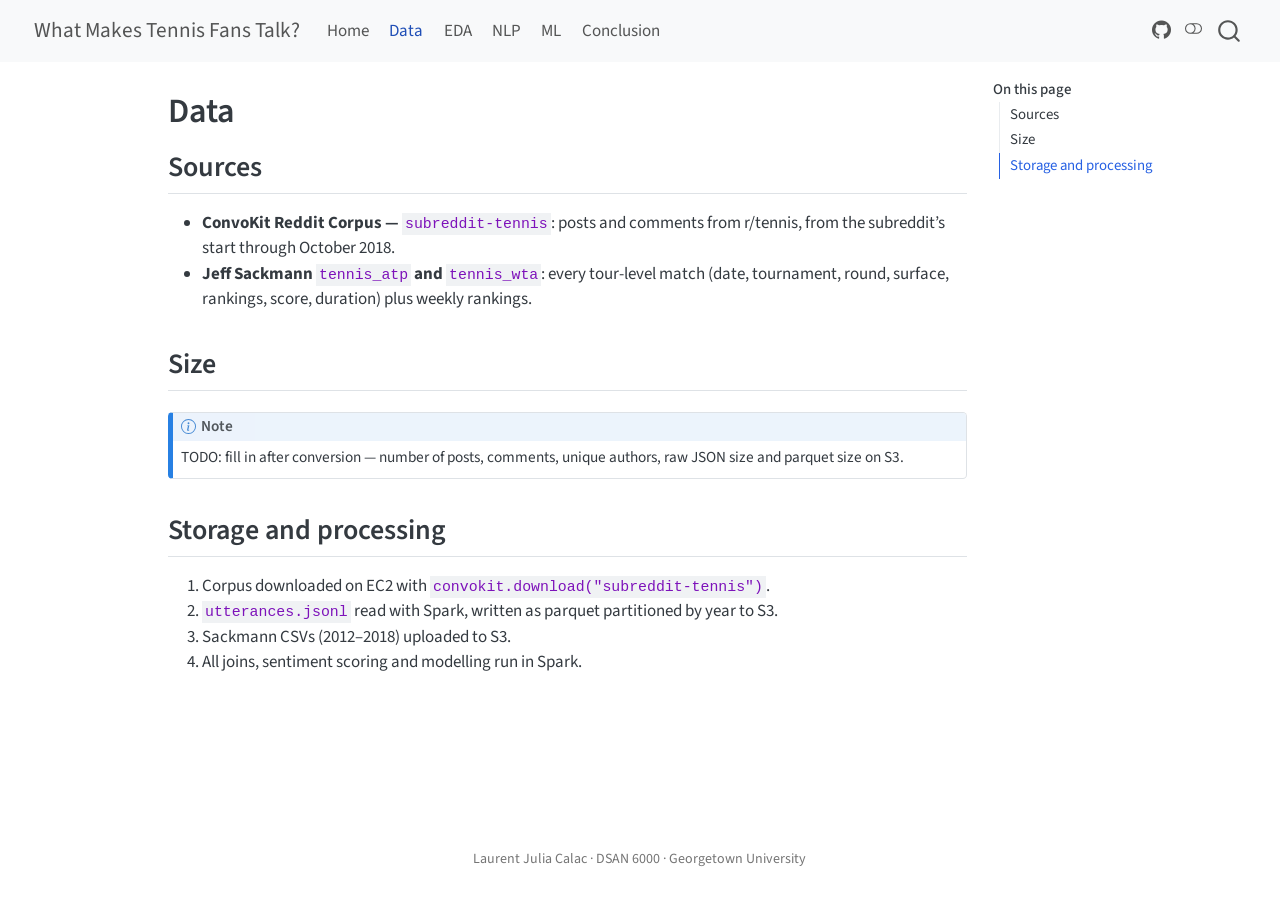
==== docs/data.html @ 5a3beeff "Add data ingestion scripts" ====
<!DOCTYPE html>
<html xmlns="http://www.w3.org/1999/xhtml" lang="en" xml:lang="en"><head>

<meta charset="utf-8">
<meta name="generator" content="quarto-1.8.23">

<meta name="viewport" content="width=device-width, initial-scale=1.0, user-scalable=yes">


<title>Data – What Makes Tennis Fans Talk?</title>
<style>
code{white-space: pre-wrap;}
span.smallcaps{font-variant: small-caps;}
div.columns{display: flex; gap: min(4vw, 1.5em);}
div.column{flex: auto; overflow-x: auto;}
div.hanging-indent{margin-left: 1.5em; text-indent: -1.5em;}
ul.task-list{list-style: none;}
ul.task-list li input[type="checkbox"] {
  width: 0.8em;
  margin: 0 0.8em 0.2em -1em; /* quarto-specific, see https://github.com/quarto-dev/quarto-cli/issues/4556 */ 
  vertical-align: middle;
}
</style>


<script src="site_libs/quarto-nav/quarto-nav.js"></script>
<script src="site_libs/quarto-nav/headroom.min.js"></script>
<script src="site_libs/clipboard/clipboard.min.js"></script>
<script src="site_libs/quarto-search/autocomplete.umd.js"></script>
<script src="site_libs/quarto-search/fuse.min.js"></script>
<script src="site_libs/quarto-search/quarto-search.js"></script>
<meta name="quarto:offset" content="./">
<script src="site_libs/quarto-html/quarto.js" type="module"></script>
<script src="site_libs/quarto-html/tabsets/tabsets.js" type="module"></script>
<script src="site_libs/quarto-html/axe/axe-check.js" type="module"></script>
<script src="site_libs/quarto-html/popper.min.js"></script>
<script src="site_libs/quarto-html/tippy.umd.min.js"></script>
<script src="site_libs/quarto-html/anchor.min.js"></script>
<link href="site_libs/quarto-html/tippy.css" rel="stylesheet">
<link href="site_libs/quarto-html/quarto-syntax-highlighting-1fe81d0376b2c50856e68e651e390326.css" rel="stylesheet" class="quarto-color-scheme" id="quarto-text-highlighting-styles">
<link href="site_libs/quarto-html/quarto-syntax-highlighting-dark-6f6599830d51be977da3b6af758f8eff.css" rel="stylesheet" class="quarto-color-scheme quarto-color-alternate" id="quarto-text-highlighting-styles">
<link href="site_libs/quarto-html/quarto-syntax-highlighting-1fe81d0376b2c50856e68e651e390326.css" rel="stylesheet" class="quarto-color-scheme-extra" id="quarto-text-highlighting-styles">
<script src="site_libs/bootstrap/bootstrap.min.js"></script>
<link href="site_libs/bootstrap/bootstrap-icons.css" rel="stylesheet">
<link href="site_libs/bootstrap/bootstrap-5b4ad623e5705c0698d39aec6f10cf02.min.css" rel="stylesheet" append-hash="true" class="quarto-color-scheme" id="quarto-bootstrap" data-mode="light">
<link href="site_libs/bootstrap/bootstrap-dark-0d4a9d19931feb4fee1ddab4b2489000.min.css" rel="stylesheet" append-hash="true" class="quarto-color-scheme quarto-color-alternate" id="quarto-bootstrap" data-mode="dark">
<link href="site_libs/bootstrap/bootstrap-5b4ad623e5705c0698d39aec6f10cf02.min.css" rel="stylesheet" append-hash="true" class="quarto-color-scheme-extra" id="quarto-bootstrap" data-mode="light">
<script id="quarto-search-options" type="application/json">{
  "location": "navbar",
  "copy-button": false,
  "collapse-after": 3,
  "panel-placement": "end",
  "type": "overlay",
  "limit": 50,
  "keyboard-shortcut": [
    "f",
    "/",
    "s"
  ],
  "show-item-context": false,
  "language": {
    "search-no-results-text": "No results",
    "search-matching-documents-text": "matching documents",
    "search-copy-link-title": "Copy link to search",
    "search-hide-matches-text": "Hide additional matches",
    "search-more-match-text": "more match in this document",
    "search-more-matches-text": "more matches in this document",
    "search-clear-button-title": "Clear",
    "search-text-placeholder": "",
    "search-detached-cancel-button-title": "Cancel",
    "search-submit-button-title": "Submit",
    "search-label": "Search"
  }
}</script>


<link rel="stylesheet" href="styles.css">
</head>

<body class="nav-fixed quarto-light"><script id="quarto-html-before-body" type="application/javascript">
    const toggleBodyColorMode = (bsSheetEl) => {
      const mode = bsSheetEl.getAttribute("data-mode");
      const bodyEl = window.document.querySelector("body");
      if (mode === "dark") {
        bodyEl.classList.add("quarto-dark");
        bodyEl.classList.remove("quarto-light");
      } else {
        bodyEl.classList.add("quarto-light");
        bodyEl.classList.remove("quarto-dark");
      }
    }
    const toggleBodyColorPrimary = () => {
      const bsSheetEl = window.document.querySelector("link#quarto-bootstrap:not([rel=disabled-stylesheet])");
      if (bsSheetEl) {
        toggleBodyColorMode(bsSheetEl);
      }
    }
    const setColorSchemeToggle = (alternate) => {
      const toggles = window.document.querySelectorAll('.quarto-color-scheme-toggle');
      for (let i=0; i < toggles.length; i++) {
        const toggle = toggles[i];
        if (toggle) {
          if (alternate) {
            toggle.classList.add("alternate");
          } else {
            toggle.classList.remove("alternate");
          }
        }
      }
    };
    const toggleColorMode = (alternate) => {
      // Switch the stylesheets
      const primaryStylesheets = window.document.querySelectorAll('link.quarto-color-scheme:not(.quarto-color-alternate)');
      const alternateStylesheets = window.document.querySelectorAll('link.quarto-color-scheme.quarto-color-alternate');
      manageTransitions('#quarto-margin-sidebar .nav-link', false);
      if (alternate) {
        // note: dark is layered on light, we don't disable primary!
        enableStylesheet(alternateStylesheets);
        for (const sheetNode of alternateStylesheets) {
          if (sheetNode.id === "quarto-bootstrap") {
            toggleBodyColorMode(sheetNode);
          }
        }
      } else {
        disableStylesheet(alternateStylesheets);
        enableStylesheet(primaryStylesheets)
        toggleBodyColorPrimary();
      }
      manageTransitions('#quarto-margin-sidebar .nav-link', true);
      // Switch the toggles
      setColorSchemeToggle(alternate)
      // Hack to workaround the fact that safari doesn't
      // properly recolor the scrollbar when toggling (#1455)
      if (navigator.userAgent.indexOf('Safari') > 0 && navigator.userAgent.indexOf('Chrome') == -1) {
        manageTransitions("body", false);
        window.scrollTo(0, 1);
        setTimeout(() => {
          window.scrollTo(0, 0);
          manageTransitions("body", true);
        }, 40);
      }
    }
    const disableStylesheet = (stylesheets) => {
      for (let i=0; i < stylesheets.length; i++) {
        const stylesheet = stylesheets[i];
        stylesheet.rel = 'disabled-stylesheet';
      }
    }
    const enableStylesheet = (stylesheets) => {
      for (let i=0; i < stylesheets.length; i++) {
        const stylesheet = stylesheets[i];
        if(stylesheet.rel !== 'stylesheet') { // for Chrome, which will still FOUC without this check
          stylesheet.rel = 'stylesheet';
        }
      }
    }
    const manageTransitions = (selector, allowTransitions) => {
      const els = window.document.querySelectorAll(selector);
      for (let i=0; i < els.length; i++) {
        const el = els[i];
        if (allowTransitions) {
          el.classList.remove('notransition');
        } else {
          el.classList.add('notransition');
        }
      }
    }
    const isFileUrl = () => {
      return window.location.protocol === 'file:';
    }
    const hasAlternateSentinel = () => {
      let styleSentinel = getColorSchemeSentinel();
      if (styleSentinel !== null) {
        return styleSentinel === "alternate";
      } else {
        return false;
      }
    }
    const setStyleSentinel = (alternate) => {
      const value = alternate ? "alternate" : "default";
      if (!isFileUrl()) {
        window.localStorage.setItem("quarto-color-scheme", value);
      } else {
        localAlternateSentinel = value;
      }
    }
    const getColorSchemeSentinel = () => {
      if (!isFileUrl()) {
        const storageValue = window.localStorage.getItem("quarto-color-scheme");
        return storageValue != null ? storageValue : localAlternateSentinel;
      } else {
        return localAlternateSentinel;
      }
    }
    const toggleGiscusIfUsed = (isAlternate, darkModeDefault) => {
      const baseTheme = document.querySelector('#giscus-base-theme')?.value ?? 'light';
      const alternateTheme = document.querySelector('#giscus-alt-theme')?.value ?? 'dark';
      let newTheme = '';
      if(authorPrefersDark) {
        newTheme = isAlternate ? baseTheme : alternateTheme;
      } else {
        newTheme = isAlternate ? alternateTheme : baseTheme;
      }
      const changeGiscusTheme = () => {
        // From: https://github.com/giscus/giscus/issues/336
        const sendMessage = (message) => {
          const iframe = document.querySelector('iframe.giscus-frame');
          if (!iframe) return;
          iframe.contentWindow.postMessage({ giscus: message }, 'https://giscus.app');
        }
        sendMessage({
          setConfig: {
            theme: newTheme
          }
        });
      }
      const isGiscussLoaded = window.document.querySelector('iframe.giscus-frame') !== null;
      if (isGiscussLoaded) {
        changeGiscusTheme();
      }
    };
    const authorPrefersDark = false;
    const darkModeDefault = authorPrefersDark;
      document.querySelector('link#quarto-text-highlighting-styles.quarto-color-scheme-extra').rel = 'disabled-stylesheet';
      document.querySelector('link#quarto-bootstrap.quarto-color-scheme-extra').rel = 'disabled-stylesheet';
    let localAlternateSentinel = darkModeDefault ? 'alternate' : 'default';
    // Dark / light mode switch
    window.quartoToggleColorScheme = () => {
      // Read the current dark / light value
      let toAlternate = !hasAlternateSentinel();
      toggleColorMode(toAlternate);
      setStyleSentinel(toAlternate);
      toggleGiscusIfUsed(toAlternate, darkModeDefault);
      window.dispatchEvent(new Event('resize'));
    };
    // Switch to dark mode if need be
    if (hasAlternateSentinel()) {
      toggleColorMode(true);
    } else {
      toggleColorMode(false);
    }
  </script>

<div id="quarto-search-results"></div>
  <header id="quarto-header" class="headroom fixed-top">
    <nav class="navbar navbar-expand-lg " data-bs-theme="dark">
      <div class="navbar-container container-fluid">
      <div class="navbar-brand-container mx-auto">
    <a href="./index.html" class="navbar-brand navbar-brand-logo">
    </a>
    <a class="navbar-brand" href="./index.html">
    <span class="navbar-title">What Makes Tennis Fans Talk?</span>
    </a>
  </div>
            <div id="quarto-search" class="" title="Search"></div>
          <button class="navbar-toggler" type="button" data-bs-toggle="collapse" data-bs-target="#navbarCollapse" aria-controls="navbarCollapse" role="menu" aria-expanded="false" aria-label="Toggle navigation" onclick="if (window.quartoToggleHeadroom) { window.quartoToggleHeadroom(); }">
  <span class="navbar-toggler-icon"></span>
</button>
          <div class="collapse navbar-collapse" id="navbarCollapse">
            <ul class="navbar-nav navbar-nav-scroll me-auto">
  <li class="nav-item">
    <a class="nav-link" href="./index.html"> 
<span class="menu-text">Home</span></a>
  </li>  
  <li class="nav-item">
    <a class="nav-link active" href="./data.html" aria-current="page"> 
<span class="menu-text">Data</span></a>
  </li>  
  <li class="nav-item">
    <a class="nav-link" href="./eda.html"> 
<span class="menu-text">EDA</span></a>
  </li>  
  <li class="nav-item">
    <a class="nav-link" href="./nlp.html"> 
<span class="menu-text">NLP</span></a>
  </li>  
  <li class="nav-item">
    <a class="nav-link" href="./ml.html"> 
<span class="menu-text">ML</span></a>
  </li>  
  <li class="nav-item">
    <a class="nav-link" href="./conclusion.html"> 
<span class="menu-text">Conclusion</span></a>
  </li>  
</ul>
            <ul class="navbar-nav navbar-nav-scroll ms-auto">
  <li class="nav-item compact">
    <a class="nav-link" href="https://github.com/Laurent2503/tennis-reddit-analysis"> <i class="bi bi-github" role="img">
</i> 
<span class="menu-text"></span></a>
  </li>  
</ul>
          </div> <!-- /navcollapse -->
            <div class="quarto-navbar-tools">
  <a href="" class="quarto-color-scheme-toggle quarto-navigation-tool  px-1" onclick="window.quartoToggleColorScheme(); return false;" title="Toggle dark mode"><i class="bi"></i></a>
</div>
      </div> <!-- /container-fluid -->
    </nav>
</header>
<!-- content -->
<div id="quarto-content" class="quarto-container page-columns page-rows-contents page-layout-article page-navbar">
<!-- sidebar -->
<!-- margin-sidebar -->
    <div id="quarto-margin-sidebar" class="sidebar margin-sidebar">
        <nav id="TOC" role="doc-toc" class="toc-active">
    <h2 id="toc-title">On this page</h2>
   
  <ul>
  <li><a href="#sources" id="toc-sources" class="nav-link active" data-scroll-target="#sources">Sources</a></li>
  <li><a href="#size" id="toc-size" class="nav-link" data-scroll-target="#size">Size</a></li>
  <li><a href="#storage-and-processing" id="toc-storage-and-processing" class="nav-link" data-scroll-target="#storage-and-processing">Storage and processing</a></li>
  </ul>
</nav>
    </div>
<!-- main -->
<main class="content" id="quarto-document-content">


<header id="title-block-header" class="quarto-title-block default">
<div class="quarto-title">
<h1 class="title">Data</h1>
</div>



<div class="quarto-title-meta">

    
  
    
  </div>
  


</header>


<section id="sources" class="level2">
<h2 class="anchored" data-anchor-id="sources">Sources</h2>
<ul>
<li><strong>ConvoKit Reddit Corpus — <code>subreddit-tennis</code></strong>: posts and comments from r/tennis, from the subreddit’s start through October 2018.</li>
<li><strong>Jeff Sackmann <code>tennis_atp</code> and <code>tennis_wta</code></strong>: every tour-level match (date, tournament, round, surface, rankings, score, duration) plus weekly rankings.</li>
</ul>
</section>
<section id="size" class="level2">
<h2 class="anchored" data-anchor-id="size">Size</h2>
<div class="callout callout-style-default callout-note callout-titled">
<div class="callout-header d-flex align-content-center">
<div class="callout-icon-container">
<i class="callout-icon"></i>
</div>
<div class="callout-title-container flex-fill">
Note
</div>
</div>
<div class="callout-body-container callout-body">
<p>TODO: fill in after conversion — number of posts, comments, unique authors, raw JSON size and parquet size on S3.</p>
</div>
</div>
</section>
<section id="storage-and-processing" class="level2">
<h2 class="anchored" data-anchor-id="storage-and-processing">Storage and processing</h2>
<ol type="1">
<li>Corpus downloaded on EC2 with <code>convokit.download("subreddit-tennis")</code>.</li>
<li><code>utterances.jsonl</code> read with Spark, written as parquet partitioned by year to S3.</li>
<li>Sackmann CSVs (2012–2018) uploaded to S3.</li>
<li>All joins, sentiment scoring and modelling run in Spark.</li>
</ol>


</section>

</main> <!-- /main -->
<script id="quarto-html-after-body" type="application/javascript">
  window.document.addEventListener("DOMContentLoaded", function (event) {
    // Ensure there is a toggle, if there isn't float one in the top right
    if (window.document.querySelector('.quarto-color-scheme-toggle') === null) {
      const a = window.document.createElement('a');
      a.classList.add('top-right');
      a.classList.add('quarto-color-scheme-toggle');
      a.href = "";
      a.onclick = function() { try { window.quartoToggleColorScheme(); } catch {} return false; };
      const i = window.document.createElement("i");
      i.classList.add('bi');
      a.appendChild(i);
      window.document.body.appendChild(a);
    }
    setColorSchemeToggle(hasAlternateSentinel())
    const icon = "";
    const anchorJS = new window.AnchorJS();
    anchorJS.options = {
      placement: 'right',
      icon: icon
    };
    anchorJS.add('.anchored');
    const isCodeAnnotation = (el) => {
      for (const clz of el.classList) {
        if (clz.startsWith('code-annotation-')) {                     
          return true;
        }
      }
      return false;
    }
    const onCopySuccess = function(e) {
      // button target
      const button = e.trigger;
      // don't keep focus
      button.blur();
      // flash "checked"
      button.classList.add('code-copy-button-checked');
      var currentTitle = button.getAttribute("title");
      button.setAttribute("title", "Copied!");
      let tooltip;
      if (window.bootstrap) {
        button.setAttribute("data-bs-toggle", "tooltip");
        button.setAttribute("data-bs-placement", "left");
        button.setAttribute("data-bs-title", "Copied!");
        tooltip = new bootstrap.Tooltip(button, 
          { trigger: "manual", 
            customClass: "code-copy-button-tooltip",
            offset: [0, -8]});
        tooltip.show();    
      }
      setTimeout(function() {
        if (tooltip) {
          tooltip.hide();
          button.removeAttribute("data-bs-title");
          button.removeAttribute("data-bs-toggle");
          button.removeAttribute("data-bs-placement");
        }
        button.setAttribute("title", currentTitle);
        button.classList.remove('code-copy-button-checked');
      }, 1000);
      // clear code selection
      e.clearSelection();
    }
    const getTextToCopy = function(trigger) {
      const outerScaffold = trigger.parentElement.cloneNode(true);
      const codeEl = outerScaffold.querySelector('code');
      for (const childEl of codeEl.children) {
        if (isCodeAnnotation(childEl)) {
          childEl.remove();
        }
      }
      return codeEl.innerText;
    }
    const clipboard = new window.ClipboardJS('.code-copy-button:not([data-in-quarto-modal])', {
      text: getTextToCopy
    });
    clipboard.on('success', onCopySuccess);
    if (window.document.getElementById('quarto-embedded-source-code-modal')) {
      const clipboardModal = new window.ClipboardJS('.code-copy-button[data-in-quarto-modal]', {
        text: getTextToCopy,
        container: window.document.getElementById('quarto-embedded-source-code-modal')
      });
      clipboardModal.on('success', onCopySuccess);
    }
      var localhostRegex = new RegExp(/^(?:http|https):\/\/localhost\:?[0-9]*\//);
      var mailtoRegex = new RegExp(/^mailto:/);
        var filterRegex = new RegExp('/' + window.location.host + '/');
      var isInternal = (href) => {
          return filterRegex.test(href) || localhostRegex.test(href) || mailtoRegex.test(href);
      }
      // Inspect non-navigation links and adorn them if external
     var links = window.document.querySelectorAll('a[href]:not(.nav-link):not(.navbar-brand):not(.toc-action):not(.sidebar-link):not(.sidebar-item-toggle):not(.pagination-link):not(.no-external):not([aria-hidden]):not(.dropdown-item):not(.quarto-navigation-tool):not(.about-link)');
      for (var i=0; i<links.length; i++) {
        const link = links[i];
        if (!isInternal(link.href)) {
          // undo the damage that might have been done by quarto-nav.js in the case of
          // links that we want to consider external
          if (link.dataset.originalHref !== undefined) {
            link.href = link.dataset.originalHref;
          }
        }
      }
    function tippyHover(el, contentFn, onTriggerFn, onUntriggerFn) {
      const config = {
        allowHTML: true,
        maxWidth: 500,
        delay: 100,
        arrow: false,
        appendTo: function(el) {
            return el.parentElement;
        },
        interactive: true,
        interactiveBorder: 10,
        theme: 'quarto',
        placement: 'bottom-start',
      };
      if (contentFn) {
        config.content = contentFn;
      }
      if (onTriggerFn) {
        config.onTrigger = onTriggerFn;
      }
      if (onUntriggerFn) {
        config.onUntrigger = onUntriggerFn;
      }
      window.tippy(el, config); 
    }
    const noterefs = window.document.querySelectorAll('a[role="doc-noteref"]');
    for (var i=0; i<noterefs.length; i++) {
      const ref = noterefs[i];
      tippyHover(ref, function() {
        // use id or data attribute instead here
        let href = ref.getAttribute('data-footnote-href') || ref.getAttribute('href');
        try { href = new URL(href).hash; } catch {}
        const id = href.replace(/^#\/?/, "");
        const note = window.document.getElementById(id);
        if (note) {
          return note.innerHTML;
        } else {
          return "";
        }
      });
    }
    const xrefs = window.document.querySelectorAll('a.quarto-xref');
    const processXRef = (id, note) => {
      // Strip column container classes
      const stripColumnClz = (el) => {
        el.classList.remove("page-full", "page-columns");
        if (el.children) {
          for (const child of el.children) {
            stripColumnClz(child);
          }
        }
      }
      stripColumnClz(note)
      if (id === null || id.startsWith('sec-')) {
        // Special case sections, only their first couple elements
        const container = document.createElement("div");
        if (note.children && note.children.length > 2) {
          container.appendChild(note.children[0].cloneNode(true));
          for (let i = 1; i < note.children.length; i++) {
            const child = note.children[i];
            if (child.tagName === "P" && child.innerText === "") {
              continue;
            } else {
              container.appendChild(child.cloneNode(true));
              break;
            }
          }
          if (window.Quarto?.typesetMath) {
            window.Quarto.typesetMath(container);
          }
          return container.innerHTML
        } else {
          if (window.Quarto?.typesetMath) {
            window.Quarto.typesetMath(note);
          }
          return note.innerHTML;
        }
      } else {
        // Remove any anchor links if they are present
        const anchorLink = note.querySelector('a.anchorjs-link');
        if (anchorLink) {
          anchorLink.remove();
        }
        if (window.Quarto?.typesetMath) {
          window.Quarto.typesetMath(note);
        }
        if (note.classList.contains("callout")) {
          return note.outerHTML;
        } else {
          return note.innerHTML;
        }
      }
    }
    for (var i=0; i<xrefs.length; i++) {
      const xref = xrefs[i];
      tippyHover(xref, undefined, function(instance) {
        instance.disable();
        let url = xref.getAttribute('href');
        let hash = undefined; 
        if (url.startsWith('#')) {
          hash = url;
        } else {
          try { hash = new URL(url).hash; } catch {}
        }
        if (hash) {
          const id = hash.replace(/^#\/?/, "");
          const note = window.document.getElementById(id);
          if (note !== null) {
            try {
              const html = processXRef(id, note.cloneNode(true));
              instance.setContent(html);
            } finally {
              instance.enable();
              instance.show();
            }
          } else {
            // See if we can fetch this
            fetch(url.split('#')[0])
            .then(res => res.text())
            .then(html => {
              const parser = new DOMParser();
              const htmlDoc = parser.parseFromString(html, "text/html");
              const note = htmlDoc.getElementById(id);
              if (note !== null) {
                const html = processXRef(id, note);
                instance.setContent(html);
              } 
            }).finally(() => {
              instance.enable();
              instance.show();
            });
          }
        } else {
          // See if we can fetch a full url (with no hash to target)
          // This is a special case and we should probably do some content thinning / targeting
          fetch(url)
          .then(res => res.text())
          .then(html => {
            const parser = new DOMParser();
            const htmlDoc = parser.parseFromString(html, "text/html");
            const note = htmlDoc.querySelector('main.content');
            if (note !== null) {
              // This should only happen for chapter cross references
              // (since there is no id in the URL)
              // remove the first header
              if (note.children.length > 0 && note.children[0].tagName === "HEADER") {
                note.children[0].remove();
              }
              const html = processXRef(null, note);
              instance.setContent(html);
            } 
          }).finally(() => {
            instance.enable();
            instance.show();
          });
        }
      }, function(instance) {
      });
    }
        let selectedAnnoteEl;
        const selectorForAnnotation = ( cell, annotation) => {
          let cellAttr = 'data-code-cell="' + cell + '"';
          let lineAttr = 'data-code-annotation="' +  annotation + '"';
          const selector = 'span[' + cellAttr + '][' + lineAttr + ']';
          return selector;
        }
        const selectCodeLines = (annoteEl) => {
          const doc = window.document;
          const targetCell = annoteEl.getAttribute("data-target-cell");
          const targetAnnotation = annoteEl.getAttribute("data-target-annotation");
          const annoteSpan = window.document.querySelector(selectorForAnnotation(targetCell, targetAnnotation));
          const lines = annoteSpan.getAttribute("data-code-lines").split(",");
          const lineIds = lines.map((line) => {
            return targetCell + "-" + line;
          })
          let top = null;
          let height = null;
          let parent = null;
          if (lineIds.length > 0) {
              //compute the position of the single el (top and bottom and make a div)
              const el = window.document.getElementById(lineIds[0]);
              top = el.offsetTop;
              height = el.offsetHeight;
              parent = el.parentElement.parentElement;
            if (lineIds.length > 1) {
              const lastEl = window.document.getElementById(lineIds[lineIds.length - 1]);
              const bottom = lastEl.offsetTop + lastEl.offsetHeight;
              height = bottom - top;
            }
            if (top !== null && height !== null && parent !== null) {
              // cook up a div (if necessary) and position it 
              let div = window.document.getElementById("code-annotation-line-highlight");
              if (div === null) {
                div = window.document.createElement("div");
                div.setAttribute("id", "code-annotation-line-highlight");
                div.style.position = 'absolute';
                parent.appendChild(div);
              }
              div.style.top = top - 2 + "px";
              div.style.height = height + 4 + "px";
              div.style.left = 0;
              let gutterDiv = window.document.getElementById("code-annotation-line-highlight-gutter");
              if (gutterDiv === null) {
                gutterDiv = window.document.createElement("div");
                gutterDiv.setAttribute("id", "code-annotation-line-highlight-gutter");
                gutterDiv.style.position = 'absolute';
                const codeCell = window.document.getElementById(targetCell);
                const gutter = codeCell.querySelector('.code-annotation-gutter');
                gutter.appendChild(gutterDiv);
              }
              gutterDiv.style.top = top - 2 + "px";
              gutterDiv.style.height = height + 4 + "px";
            }
            selectedAnnoteEl = annoteEl;
          }
        };
        const unselectCodeLines = () => {
          const elementsIds = ["code-annotation-line-highlight", "code-annotation-line-highlight-gutter"];
          elementsIds.forEach((elId) => {
            const div = window.document.getElementById(elId);
            if (div) {
              div.remove();
            }
          });
          selectedAnnoteEl = undefined;
        };
          // Handle positioning of the toggle
      window.addEventListener(
        "resize",
        throttle(() => {
          elRect = undefined;
          if (selectedAnnoteEl) {
            selectCodeLines(selectedAnnoteEl);
          }
        }, 10)
      );
      function throttle(fn, ms) {
      let throttle = false;
      let timer;
        return (...args) => {
          if(!throttle) { // first call gets through
              fn.apply(this, args);
              throttle = true;
          } else { // all the others get throttled
              if(timer) clearTimeout(timer); // cancel #2
              timer = setTimeout(() => {
                fn.apply(this, args);
                timer = throttle = false;
              }, ms);
          }
        };
      }
        // Attach click handler to the DT
        const annoteDls = window.document.querySelectorAll('dt[data-target-cell]');
        for (const annoteDlNode of annoteDls) {
          annoteDlNode.addEventListener('click', (event) => {
            const clickedEl = event.target;
            if (clickedEl !== selectedAnnoteEl) {
              unselectCodeLines();
              const activeEl = window.document.querySelector('dt[data-target-cell].code-annotation-active');
              if (activeEl) {
                activeEl.classList.remove('code-annotation-active');
              }
              selectCodeLines(clickedEl);
              clickedEl.classList.add('code-annotation-active');
            } else {
              // Unselect the line
              unselectCodeLines();
              clickedEl.classList.remove('code-annotation-active');
            }
          });
        }
    const findCites = (el) => {
      const parentEl = el.parentElement;
      if (parentEl) {
        const cites = parentEl.dataset.cites;
        if (cites) {
          return {
            el,
            cites: cites.split(' ')
          };
        } else {
          return findCites(el.parentElement)
        }
      } else {
        return undefined;
      }
    };
    var bibliorefs = window.document.querySelectorAll('a[role="doc-biblioref"]');
    for (var i=0; i<bibliorefs.length; i++) {
      const ref = bibliorefs[i];
      const citeInfo = findCites(ref);
      if (citeInfo) {
        tippyHover(citeInfo.el, function() {
          var popup = window.document.createElement('div');
          citeInfo.cites.forEach(function(cite) {
            var citeDiv = window.document.createElement('div');
            citeDiv.classList.add('hanging-indent');
            citeDiv.classList.add('csl-entry');
            var biblioDiv = window.document.getElementById('ref-' + cite);
            if (biblioDiv) {
              citeDiv.innerHTML = biblioDiv.innerHTML;
            }
            popup.appendChild(citeDiv);
          });
          return popup.innerHTML;
        });
      }
    }
  });
  </script>
</div> <!-- /content -->
<footer class="footer">
  <div class="nav-footer">
    <div class="nav-footer-left">
      &nbsp;
    </div>   
    <div class="nav-footer-center">
<p>Laurent Julia Calac · DSAN 6000 · Georgetown University</p>
</div>
    <div class="nav-footer-right">
      &nbsp;
    </div>
  </div>
</footer>




</body></html>
---- docs/site_libs/quarto-html/tippy.css ----
.tippy-box[data-animation=fade][data-state=hidden]{opacity:0}[data-tippy-root]{max-width:calc(100vw - 10px)}.tippy-box{position:relative;background-color:#333;color:#fff;border-radius:4px;font-size:14px;line-height:1.4;white-space:normal;outline:0;transition-property:transform,visibility,opacity}.tippy-box[data-placement^=top]>.tippy-arrow{bottom:0}.tippy-box[data-placement^=top]>.tippy-arrow:before{bottom:-7px;left:0;border-width:8px 8px 0;border-top-color:initial;transform-origin:center top}.tippy-box[data-placement^=bottom]>.tippy-arrow{top:0}.tippy-box[data-placement^=bottom]>.tippy-arrow:before{top:-7px;left:0;border-width:0 8px 8px;border-bottom-color:initial;transform-origin:center bottom}.tippy-box[data-placement^=left]>.tippy-arrow{right:0}.tippy-box[data-placement^=left]>.tippy-arrow:before{border-width:8px 0 8px 8px;border-left-color:initial;right:-7px;transform-origin:center left}.tippy-box[data-placement^=right]>.tippy-arrow{left:0}.tippy-box[data-placement^=right]>.tippy-arrow:before{left:-7px;border-width:8px 8px 8px 0;border-right-color:initial;transform-origin:center right}.tippy-box[data-inertia][data-state=visible]{transition-timing-function:cubic-bezier(.54,1.5,.38,1.11)}.tippy-arrow{width:16px;height:16px;color:#333}.tippy-arrow:before{content:"";position:absolute;border-color:transparent;border-style:solid}.tippy-content{position:relative;padding:5px 9px;z-index:1}
---- docs/site_libs/quarto-html/quarto-syntax-highlighting-1fe81d0376b2c50856e68e651e390326.css ----
/* quarto syntax highlight colors */
:root {
  --quarto-hl-ot-color: #003B4F;
  --quarto-hl-at-color: #657422;
  --quarto-hl-ss-color: #20794D;
  --quarto-hl-an-color: #5E5E5E;
  --quarto-hl-fu-color: #4758AB;
  --quarto-hl-st-color: #20794D;
  --quarto-hl-cf-color: #003B4F;
  --quarto-hl-op-color: #5E5E5E;
  --quarto-hl-er-color: #AD0000;
  --quarto-hl-bn-color: #AD0000;
  --quarto-hl-al-color: #AD0000;
  --quarto-hl-va-color: #111111;
  --quarto-hl-bu-color: inherit;
  --quarto-hl-ex-color: inherit;
  --quarto-hl-pp-color: #AD0000;
  --quarto-hl-in-color: #5E5E5E;
  --quarto-hl-vs-color: #20794D;
  --quarto-hl-wa-color: #5E5E5E;
  --quarto-hl-do-color: #5E5E5E;
  --quarto-hl-im-color: #00769E;
  --quarto-hl-ch-color: #20794D;
  --quarto-hl-dt-color: #AD0000;
  --quarto-hl-fl-color: #AD0000;
  --quarto-hl-co-color: #5E5E5E;
  --quarto-hl-cv-color: #5E5E5E;
  --quarto-hl-cn-color: #8f5902;
  --quarto-hl-sc-color: #5E5E5E;
  --quarto-hl-dv-color: #AD0000;
  --quarto-hl-kw-color: #003B4F;
}

/* other quarto variables */
:root {
  --quarto-font-monospace: SFMono-Regular, Menlo, Monaco, Consolas, "Liberation Mono", "Courier New", monospace;
}

/* syntax highlight based on Pandoc's rules */
pre > code.sourceCode > span {
  color: #003B4F;
}

code.sourceCode > span {
  color: #003B4F;
}

div.sourceCode,
div.sourceCode pre.sourceCode {
  color: #003B4F;
}

/* Normal */
code span {
  color: #003B4F;
}

/* Alert */
code span.al {
  color: #AD0000;
  font-style: inherit;
}

/* Annotation */
code span.an {
  color: #5E5E5E;
  font-style: inherit;
}

/* Attribute */
code span.at {
  color: #657422;
  font-style: inherit;
}

/* BaseN */
code span.bn {
  color: #AD0000;
  font-style: inherit;
}

/* BuiltIn */
code span.bu {
  font-style: inherit;
}

/* ControlFlow */
code span.cf {
  color: #003B4F;
  font-weight: bold;
  font-style: inherit;
}

/* Char */
code span.ch {
  color: #20794D;
  font-style: inherit;
}

/* Constant */
code span.cn {
  color: #8f5902;
  font-style: inherit;
}

/* Comment */
code span.co {
  color: #5E5E5E;
  font-style: inherit;
}

/* CommentVar */
code span.cv {
  color: #5E5E5E;
  font-style: italic;
}

/* Documentation */
code span.do {
  color: #5E5E5E;
  font-style: italic;
}

/* DataType */
code span.dt {
  color: #AD0000;
  font-style: inherit;
}

/* DecVal */
code span.dv {
  color: #AD0000;
  font-style: inherit;
}

/* Error */
code span.er {
  color: #AD0000;
  font-style: inherit;
}

/* Extension */
code span.ex {
  font-style: inherit;
}

/* Float */
code span.fl {
  color: #AD0000;
  font-style: inherit;
}

/* Function */
code span.fu {
  color: #4758AB;
  font-style: inherit;
}

/* Import */
code span.im {
  color: #00769E;
  font-style: inherit;
}

/* Information */
code span.in {
  color: #5E5E5E;
  font-style: inherit;
}

/* Keyword */
code span.kw {
  color: #003B4F;
  font-weight: bold;
  font-style: inherit;
}

/* Operator */
code span.op {
  color: #5E5E5E;
  font-style: inherit;
}

/* Other */
code span.ot {
  color: #003B4F;
  font-style: inherit;
}

/* Preprocessor */
code span.pp {
  color: #AD0000;
  font-style: inherit;
}

/* SpecialChar */
code span.sc {
  color: #5E5E5E;
  font-style: inherit;
}

/* SpecialString */
code span.ss {
  color: #20794D;
  font-style: inherit;
}

/* String */
code span.st {
  color: #20794D;
  font-style: inherit;
}

/* Variable */
code span.va {
  color: #111111;
  font-style: inherit;
}

/* VerbatimString */
code span.vs {
  color: #20794D;
  font-style: inherit;
}

/* Warning */
code span.wa {
  color: #5E5E5E;
  font-style: italic;
}

.prevent-inlining {
  content: "</";
}

/*# sourceMappingURL=0962dd5d778b71b9c38e7b9c80c0f202.css.map */
---- docs/site_libs/quarto-html/quarto-syntax-highlighting-dark-6f6599830d51be977da3b6af758f8eff.css ----
/* quarto syntax highlight colors */
:root {
  --quarto-hl-al-color: #f07178;
  --quarto-hl-an-color: #d4d0ab;
  --quarto-hl-at-color: #00e0e0;
  --quarto-hl-bn-color: #d4d0ab;
  --quarto-hl-bu-color: #abe338;
  --quarto-hl-ch-color: #abe338;
  --quarto-hl-co-color: #f8f8f2;
  --quarto-hl-cv-color: #ffd700;
  --quarto-hl-cn-color: #ffd700;
  --quarto-hl-cf-color: #ffa07a;
  --quarto-hl-dt-color: #ffa07a;
  --quarto-hl-dv-color: #d4d0ab;
  --quarto-hl-do-color: #f8f8f2;
  --quarto-hl-er-color: #f07178;
  --quarto-hl-ex-color: #00e0e0;
  --quarto-hl-fl-color: #d4d0ab;
  --quarto-hl-fu-color: #ffa07a;
  --quarto-hl-im-color: #abe338;
  --quarto-hl-in-color: #d4d0ab;
  --quarto-hl-kw-color: #ffa07a;
  --quarto-hl-op-color: #ffa07a;
  --quarto-hl-ot-color: #00e0e0;
  --quarto-hl-pp-color: #dcc6e0;
  --quarto-hl-re-color: #00e0e0;
  --quarto-hl-sc-color: #abe338;
  --quarto-hl-ss-color: #abe338;
  --quarto-hl-st-color: #abe338;
  --quarto-hl-va-color: #00e0e0;
  --quarto-hl-vs-color: #abe338;
  --quarto-hl-wa-color: #dcc6e0;
}

/* other quarto variables */
:root {
  --quarto-font-monospace: SFMono-Regular, Menlo, Monaco, Consolas, "Liberation Mono", "Courier New", monospace;
}

/* syntax highlight based on Pandoc's rules */
pre > code.sourceCode > span {
  color: #f8f8f2;
}

code.sourceCode > span {
  color: #f8f8f2;
}

div.sourceCode,
div.sourceCode pre.sourceCode {
  color: #f8f8f2;
}

/* Normal */
code span {
  color: #f8f8f2;
}

/* Alert */
code span.al {
  color: #f07178;
}

/* Annotation */
code span.an {
  color: #d4d0ab;
}

/* Attribute */
code span.at {
  color: #00e0e0;
}

/* BaseN */
code span.bn {
  color: #d4d0ab;
}

/* BuiltIn */
code span.bu {
  color: #abe338;
}

/* ControlFlow */
code span.cf {
  font-weight: bold;
  color: #ffa07a;
}

/* Char */
code span.ch {
  color: #abe338;
}

/* Constant */
code span.cn {
  color: #ffd700;
}

/* Comment */
code span.co {
  font-style: italic;
  color: #f8f8f2;
}

/* CommentVar */
code span.cv {
  color: #ffd700;
}

/* Documentation */
code span.do {
  color: #f8f8f2;
}

/* DataType */
code span.dt {
  color: #ffa07a;
}

/* DecVal */
code span.dv {
  color: #d4d0ab;
}

/* Error */
code span.er {
  color: #f07178;
  text-decoration: underline;
}

/* Extension */
code span.ex {
  font-weight: bold;
  color: #00e0e0;
}

/* Float */
code span.fl {
  color: #d4d0ab;
}

/* Function */
code span.fu {
  color: #ffa07a;
}

/* Import */
code span.im {
  color: #abe338;
}

/* Information */
code span.in {
  color: #d4d0ab;
}

/* Keyword */
code span.kw {
  font-weight: bold;
  color: #ffa07a;
}

/* Operator */
code span.op {
  color: #ffa07a;
}

/* Other */
code span.ot {
  color: #00e0e0;
}

/* Preprocessor */
code span.pp {
  color: #dcc6e0;
}

/* RegionMarker */
code span.re {
  background-color: #f8f8f2;
  color: #00e0e0;
}

/* SpecialChar */
code span.sc {
  color: #abe338;
}

/* SpecialString */
code span.ss {
  color: #abe338;
}

/* String */
code span.st {
  color: #abe338;
}

/* Variable */
code span.va {
  color: #00e0e0;
}

/* VerbatimString */
code span.vs {
  color: #abe338;
}

/* Warning */
code span.wa {
  color: #dcc6e0;
}

.prevent-inlining {
  content: "</";
}

/*# sourceMappingURL=863a406996f66a89b2ec028bbe6292aa.css.map */
---- docs/site_libs/quarto-html/quarto-syntax-highlighting-1fe81d0376b2c50856e68e651e390326.css ----
/* quarto syntax highlight colors */
:root {
  --quarto-hl-ot-color: #003B4F;
  --quarto-hl-at-color: #657422;
  --quarto-hl-ss-color: #20794D;
  --quarto-hl-an-color: #5E5E5E;
  --quarto-hl-fu-color: #4758AB;
  --quarto-hl-st-color: #20794D;
  --quarto-hl-cf-color: #003B4F;
  --quarto-hl-op-color: #5E5E5E;
  --quarto-hl-er-color: #AD0000;
  --quarto-hl-bn-color: #AD0000;
  --quarto-hl-al-color: #AD0000;
  --quarto-hl-va-color: #111111;
  --quarto-hl-bu-color: inherit;
  --quarto-hl-ex-color: inherit;
  --quarto-hl-pp-color: #AD0000;
  --quarto-hl-in-color: #5E5E5E;
  --quarto-hl-vs-color: #20794D;
  --quarto-hl-wa-color: #5E5E5E;
  --quarto-hl-do-color: #5E5E5E;
  --quarto-hl-im-color: #00769E;
  --quarto-hl-ch-color: #20794D;
  --quarto-hl-dt-color: #AD0000;
  --quarto-hl-fl-color: #AD0000;
  --quarto-hl-co-color: #5E5E5E;
  --quarto-hl-cv-color: #5E5E5E;
  --quarto-hl-cn-color: #8f5902;
  --quarto-hl-sc-color: #5E5E5E;
  --quarto-hl-dv-color: #AD0000;
  --quarto-hl-kw-color: #003B4F;
}

/* other quarto variables */
:root {
  --quarto-font-monospace: SFMono-Regular, Menlo, Monaco, Consolas, "Liberation Mono", "Courier New", monospace;
}

/* syntax highlight based on Pandoc's rules */
pre > code.sourceCode > span {
  color: #003B4F;
}

code.sourceCode > span {
  color: #003B4F;
}

div.sourceCode,
div.sourceCode pre.sourceCode {
  color: #003B4F;
}

/* Normal */
code span {
  color: #003B4F;
}

/* Alert */
code span.al {
  color: #AD0000;
  font-style: inherit;
}

/* Annotation */
code span.an {
  color: #5E5E5E;
  font-style: inherit;
}

/* Attribute */
code span.at {
  color: #657422;
  font-style: inherit;
}

/* BaseN */
code span.bn {
  color: #AD0000;
  font-style: inherit;
}

/* BuiltIn */
code span.bu {
  font-style: inherit;
}

/* ControlFlow */
code span.cf {
  color: #003B4F;
  font-weight: bold;
  font-style: inherit;
}

/* Char */
code span.ch {
  color: #20794D;
  font-style: inherit;
}

/* Constant */
code span.cn {
  color: #8f5902;
  font-style: inherit;
}

/* Comment */
code span.co {
  color: #5E5E5E;
  font-style: inherit;
}

/* CommentVar */
code span.cv {
  color: #5E5E5E;
  font-style: italic;
}

/* Documentation */
code span.do {
  color: #5E5E5E;
  font-style: italic;
}

/* DataType */
code span.dt {
  color: #AD0000;
  font-style: inherit;
}

/* DecVal */
code span.dv {
  color: #AD0000;
  font-style: inherit;
}

/* Error */
code span.er {
  color: #AD0000;
  font-style: inherit;
}

/* Extension */
code span.ex {
  font-style: inherit;
}

/* Float */
code span.fl {
  color: #AD0000;
  font-style: inherit;
}

/* Function */
code span.fu {
  color: #4758AB;
  font-style: inherit;
}

/* Import */
code span.im {
  color: #00769E;
  font-style: inherit;
}

/* Information */
code span.in {
  color: #5E5E5E;
  font-style: inherit;
}

/* Keyword */
code span.kw {
  color: #003B4F;
  font-weight: bold;
  font-style: inherit;
}

/* Operator */
code span.op {
  color: #5E5E5E;
  font-style: inherit;
}

/* Other */
code span.ot {
  color: #003B4F;
  font-style: inherit;
}

/* Preprocessor */
code span.pp {
  color: #AD0000;
  font-style: inherit;
}

/* SpecialChar */
code span.sc {
  color: #5E5E5E;
  font-style: inherit;
}

/* SpecialString */
code span.ss {
  color: #20794D;
  font-style: inherit;
}

/* String */
code span.st {
  color: #20794D;
  font-style: inherit;
}

/* Variable */
code span.va {
  color: #111111;
  font-style: inherit;
}

/* VerbatimString */
code span.vs {
  color: #20794D;
  font-style: inherit;
}

/* Warning */
code span.wa {
  color: #5E5E5E;
  font-style: italic;
}

.prevent-inlining {
  content: "</";
}

/*# sourceMappingURL=0962dd5d778b71b9c38e7b9c80c0f202.css.map */
---- docs/styles.css ----
/* Custom styles for the project site */
.callout-note .callout-title-container { font-weight: 600; }
figure img { border-radius: 4px; }
.table { font-size: 0.9rem; }
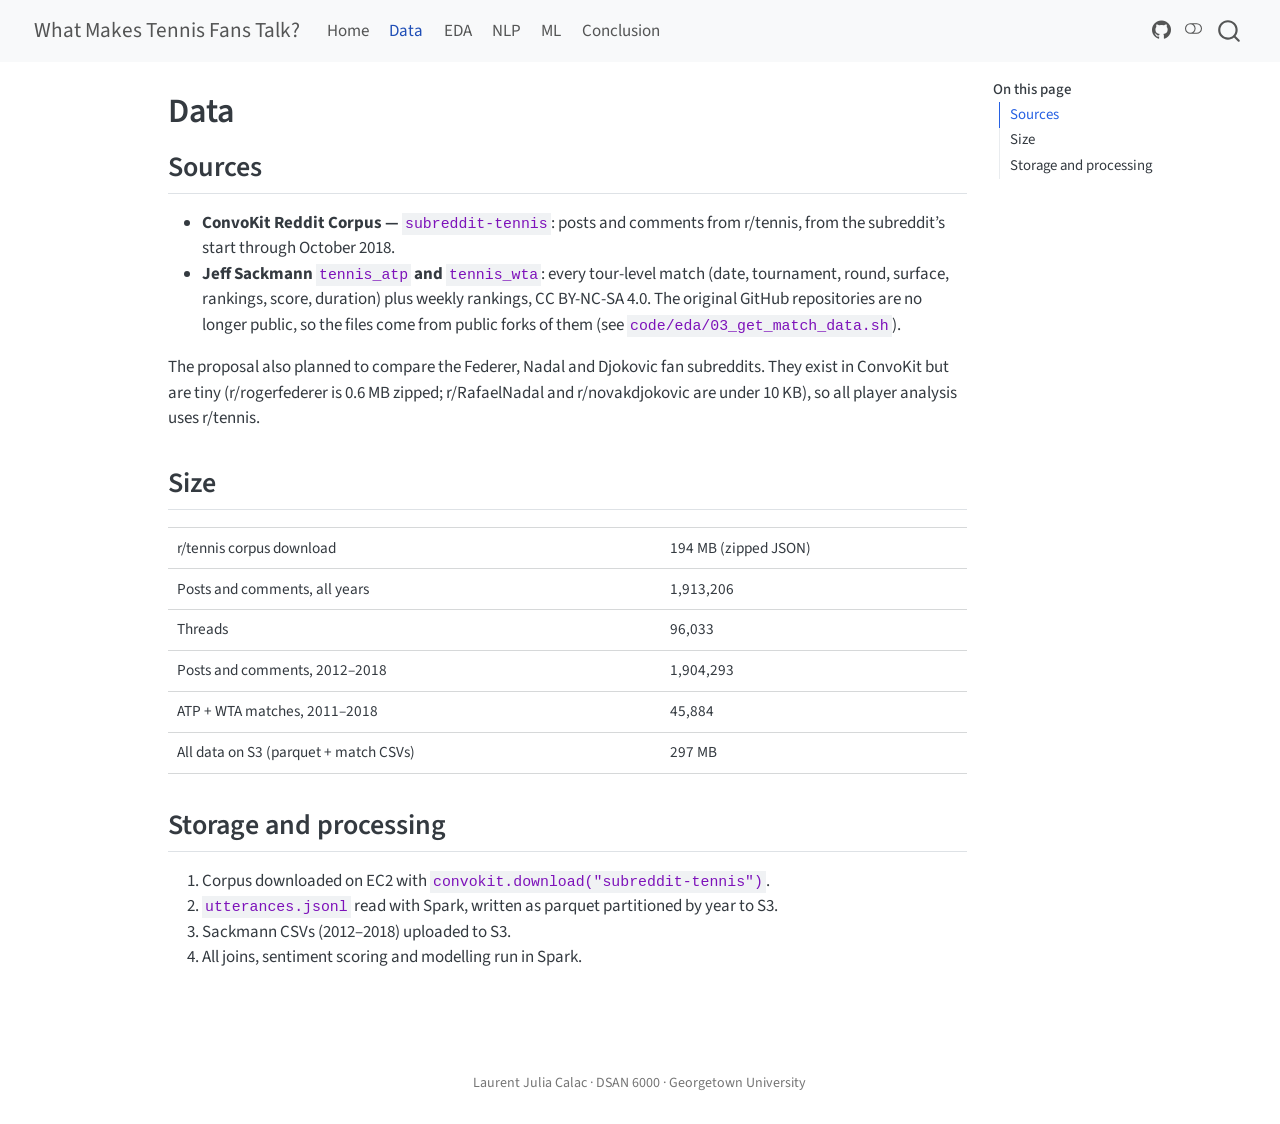
==== commit 660947ef: "EDA page, data page, linking fixes" ====
--- a/docs/data.html
+++ b/docs/data.html
@@ -339,24 +339,40 @@
 <h2 class="anchored" data-anchor-id="sources">Sources</h2>
 <ul>
 <li><strong>ConvoKit Reddit Corpus — <code>subreddit-tennis</code></strong>: posts and comments from r/tennis, from the subreddit’s start through October 2018.</li>
-<li><strong>Jeff Sackmann <code>tennis_atp</code> and <code>tennis_wta</code></strong>: every tour-level match (date, tournament, round, surface, rankings, score, duration) plus weekly rankings.</li>
+<li><strong>Jeff Sackmann <code>tennis_atp</code> and <code>tennis_wta</code></strong>: every tour-level match (date, tournament, round, surface, rankings, score, duration) plus weekly rankings, CC BY-NC-SA 4.0. The original GitHub repositories are no longer public, so the files come from public forks of them (see <code>code/eda/03_get_match_data.sh</code>).</li>
 </ul>
+<p>The proposal also planned to compare the Federer, Nadal and Djokovic fan subreddits. They exist in ConvoKit but are tiny (r/rogerfederer is 0.6 MB zipped; r/RafaelNadal and r/novakdjokovic are under 10 KB), so all player analysis uses r/tennis.</p>
 </section>
 <section id="size" class="level2">
 <h2 class="anchored" data-anchor-id="size">Size</h2>
-<div class="callout callout-style-default callout-note callout-titled">
-<div class="callout-header d-flex align-content-center">
-<div class="callout-icon-container">
-<i class="callout-icon"></i>
-</div>
-<div class="callout-title-container flex-fill">
-Note
-</div>
-</div>
-<div class="callout-body-container callout-body">
-<p>TODO: fill in after conversion — number of posts, comments, unique authors, raw JSON size and parquet size on S3.</p>
-</div>
-</div>
+<table class="caption-top table">
+<tbody>
+<tr class="odd">
+<td>r/tennis corpus download</td>
+<td>194 MB (zipped JSON)</td>
+</tr>
+<tr class="even">
+<td>Posts and comments, all years</td>
+<td>1,913,206</td>
+</tr>
+<tr class="odd">
+<td>Threads</td>
+<td>96,033</td>
+</tr>
+<tr class="even">
+<td>Posts and comments, 2012–2018</td>
+<td>1,904,293</td>
+</tr>
+<tr class="odd">
+<td>ATP + WTA matches, 2011–2018</td>
+<td>45,884</td>
+</tr>
+<tr class="even">
+<td>All data on S3 (parquet + match CSVs)</td>
+<td>297 MB</td>
+</tr>
+</tbody>
+</table>
 </section>
 <section id="storage-and-processing" class="level2">
 <h2 class="anchored" data-anchor-id="storage-and-processing">Storage and processing</h2>
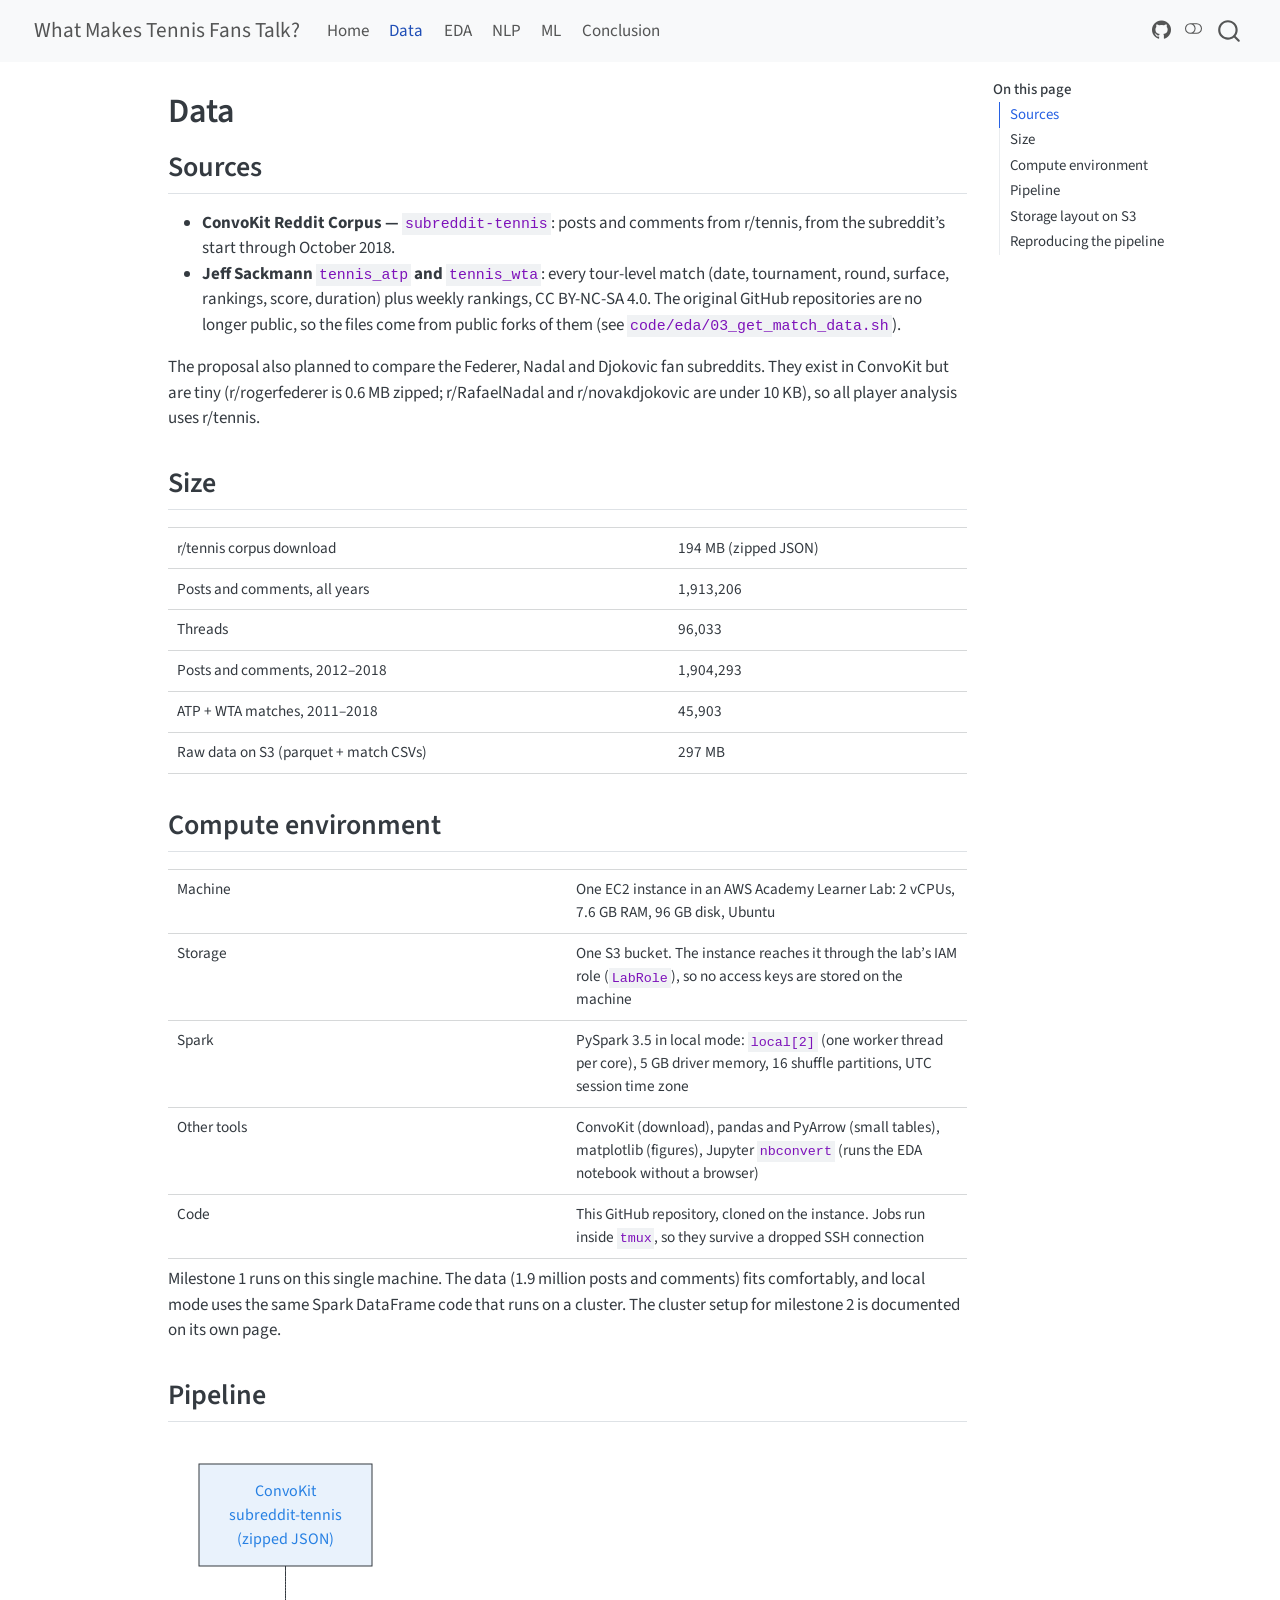
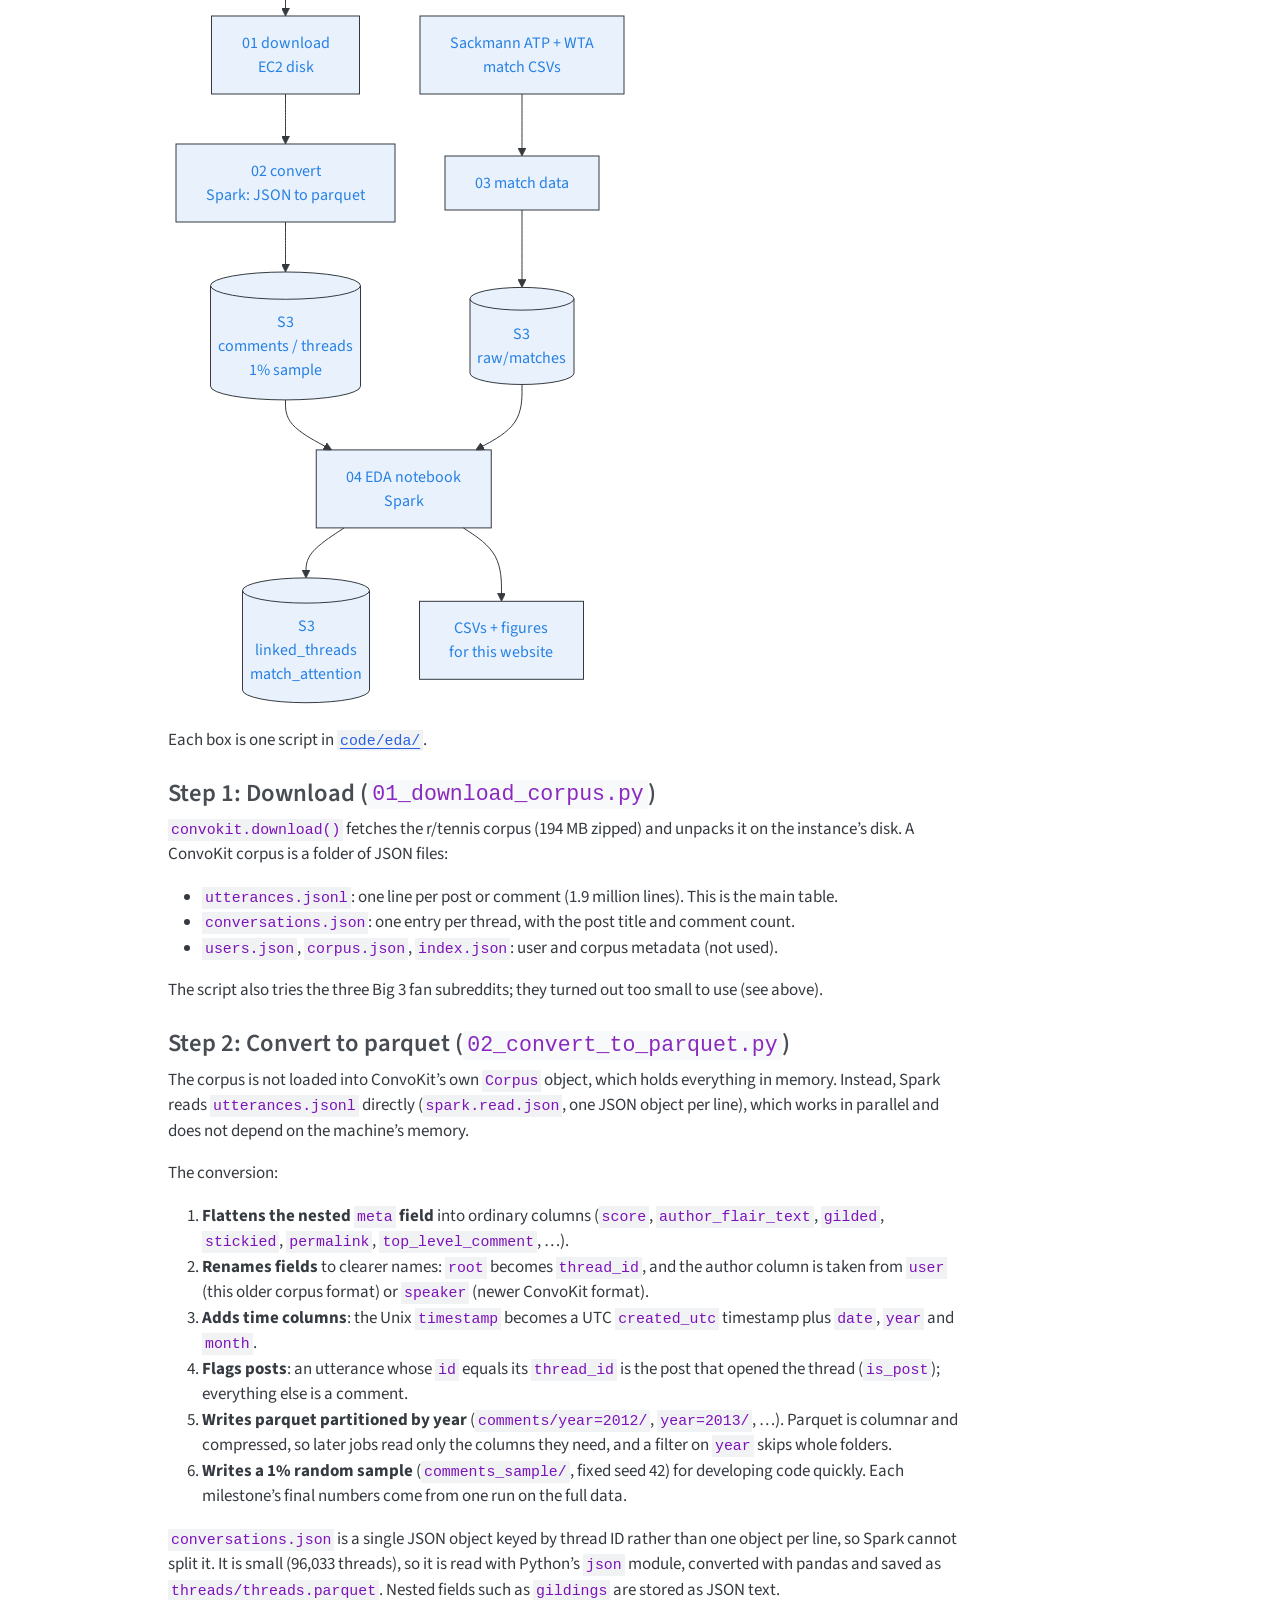
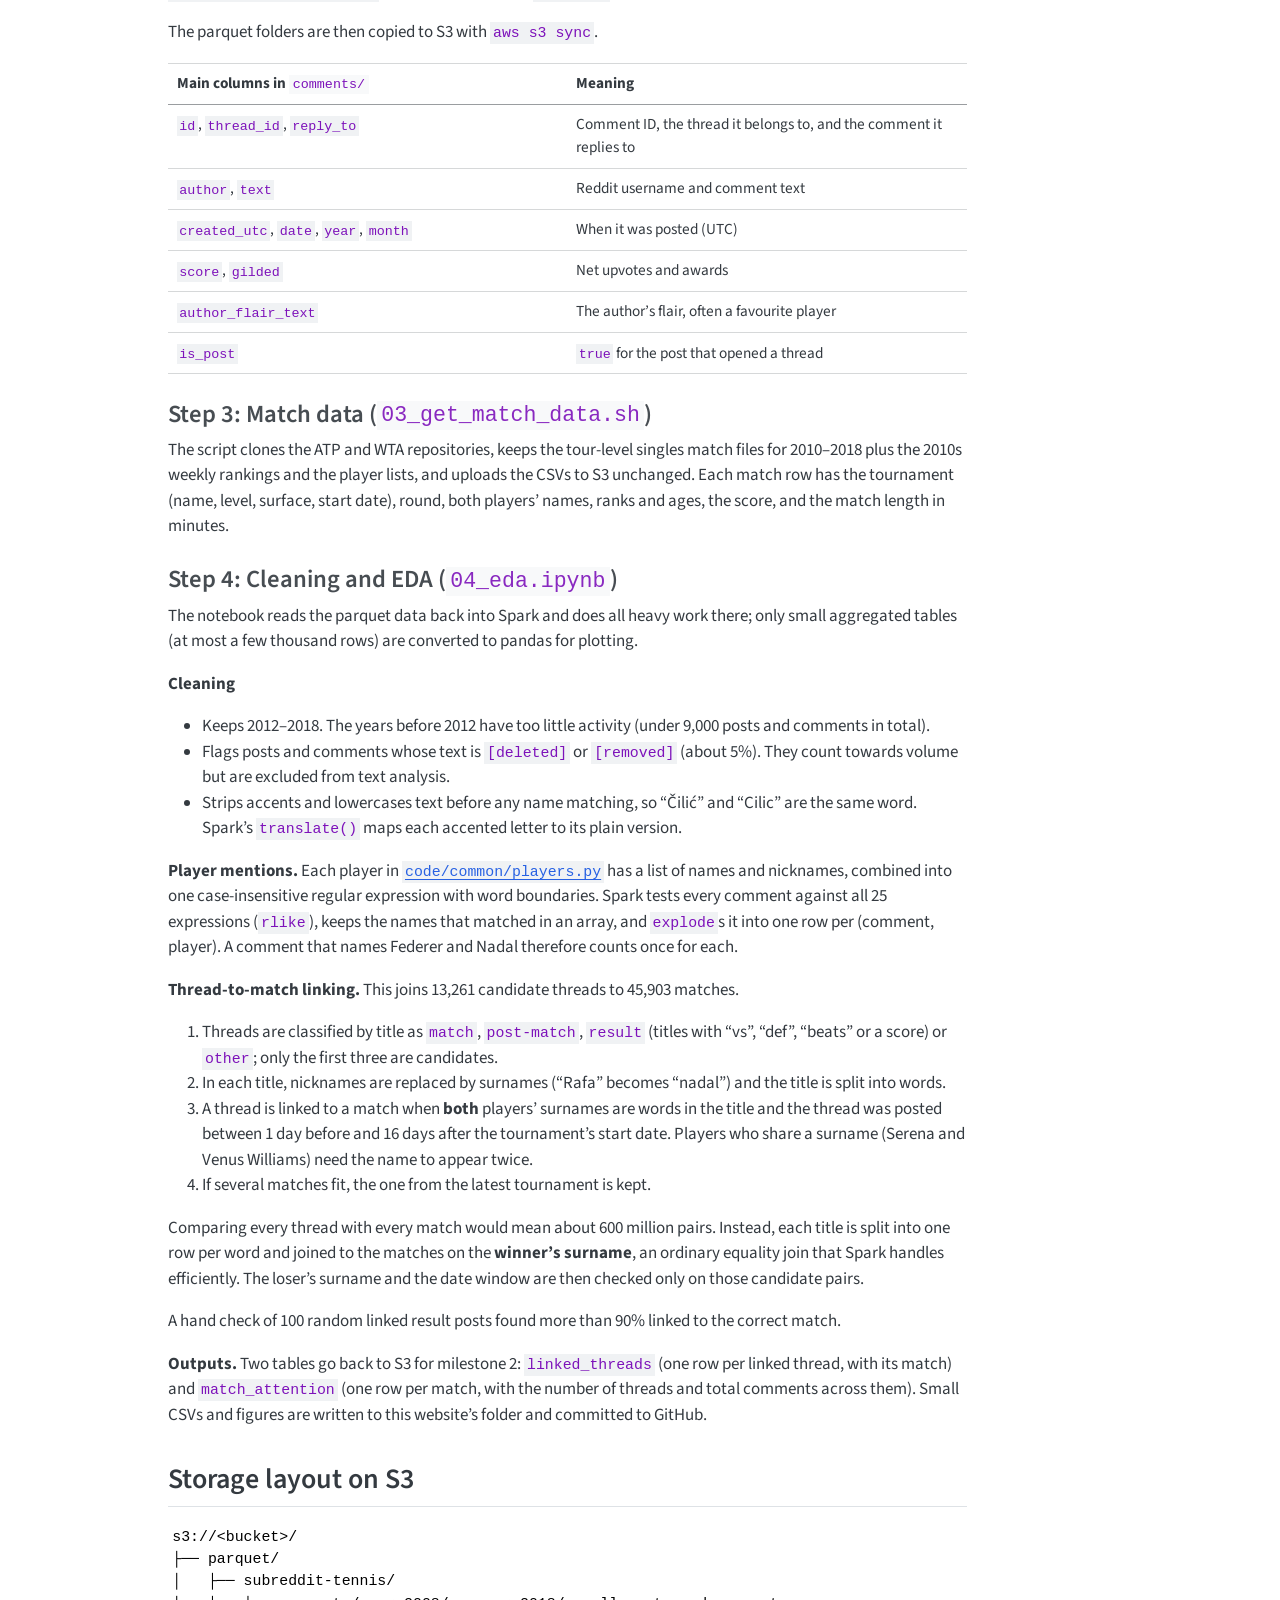
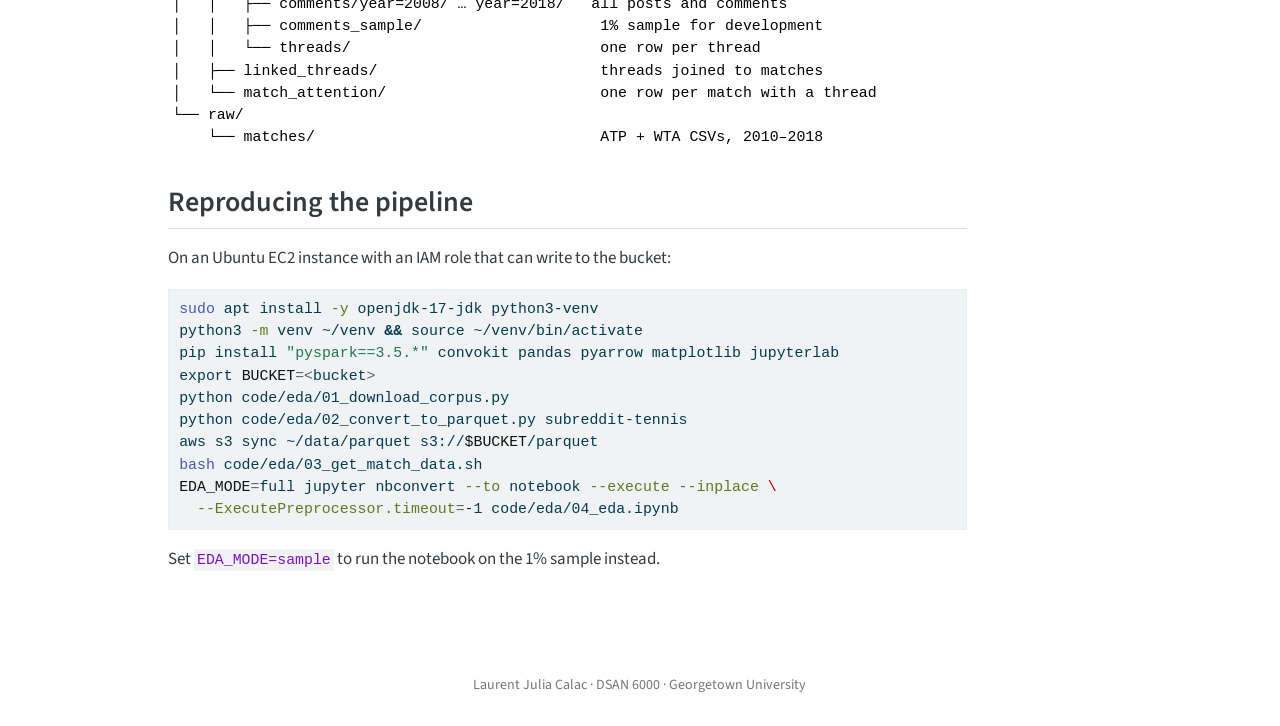
==== commit 9f26cb0e: "Data page: detailed processing section" ====
--- a/docs/data.html
+++ b/docs/data.html
@@ -19,6 +19,41 @@
   width: 0.8em;
   margin: 0 0.8em 0.2em -1em; /* quarto-specific, see https://github.com/quarto-dev/quarto-cli/issues/4556 */ 
   vertical-align: middle;
+}
+/* CSS for syntax highlighting */
+html { -webkit-text-size-adjust: 100%; }
+pre > code.sourceCode { white-space: pre; position: relative; }
+pre > code.sourceCode > span { display: inline-block; line-height: 1.25; }
+pre > code.sourceCode > span:empty { height: 1.2em; }
+.sourceCode { overflow: visible; }
+code.sourceCode > span { color: inherit; text-decoration: inherit; }
+div.sourceCode { margin: 1em 0; }
+pre.sourceCode { margin: 0; }
+@media screen {
+div.sourceCode { overflow: auto; }
+}
+@media print {
+pre > code.sourceCode { white-space: pre-wrap; }
+pre > code.sourceCode > span { text-indent: -5em; padding-left: 5em; }
+}
+pre.numberSource code
+  { counter-reset: source-line 0; }
+pre.numberSource code > span
+  { position: relative; left: -4em; counter-increment: source-line; }
+pre.numberSource code > span > a:first-child::before
+  { content: counter(source-line);
+    position: relative; left: -1em; text-align: right; vertical-align: baseline;
+    border: none; display: inline-block;
+    -webkit-touch-callout: none; -webkit-user-select: none;
+    -khtml-user-select: none; -moz-user-select: none;
+    -ms-user-select: none; user-select: none;
+    padding: 0 4px; width: 4em;
+  }
+pre.numberSource { margin-left: 3em;  padding-left: 4px; }
+div.sourceCode
+  {   }
+@media screen {
+pre > code.sourceCode > span > a:first-child::before { text-decoration: underline; }
 }
 </style>
 
@@ -72,6 +107,9 @@
     "search-label": "Search"
   }
 }</script>
+<script src="site_libs/quarto-diagram/mermaid.min.js"></script>
+<script src="site_libs/quarto-diagram/mermaid-init.js"></script>
+<link href="site_libs/quarto-diagram/mermaid.css" rel="stylesheet">
 
 
 <link rel="stylesheet" href="styles.css">
@@ -308,7 +346,16 @@
   <ul>
   <li><a href="#sources" id="toc-sources" class="nav-link active" data-scroll-target="#sources">Sources</a></li>
   <li><a href="#size" id="toc-size" class="nav-link" data-scroll-target="#size">Size</a></li>
-  <li><a href="#storage-and-processing" id="toc-storage-and-processing" class="nav-link" data-scroll-target="#storage-and-processing">Storage and processing</a></li>
+  <li><a href="#compute-environment" id="toc-compute-environment" class="nav-link" data-scroll-target="#compute-environment">Compute environment</a></li>
+  <li><a href="#pipeline" id="toc-pipeline" class="nav-link" data-scroll-target="#pipeline">Pipeline</a>
+  <ul class="collapse">
+  <li><a href="#step-1-download-01_download_corpus.py" id="toc-step-1-download-01_download_corpus.py" class="nav-link" data-scroll-target="#step-1-download-01_download_corpus.py">Step 1: Download (<code>01_download_corpus.py</code>)</a></li>
+  <li><a href="#step-2-convert-to-parquet-02_convert_to_parquet.py" id="toc-step-2-convert-to-parquet-02_convert_to_parquet.py" class="nav-link" data-scroll-target="#step-2-convert-to-parquet-02_convert_to_parquet.py">Step 2: Convert to parquet (<code>02_convert_to_parquet.py</code>)</a></li>
+  <li><a href="#step-3-match-data-03_get_match_data.sh" id="toc-step-3-match-data-03_get_match_data.sh" class="nav-link" data-scroll-target="#step-3-match-data-03_get_match_data.sh">Step 3: Match data (<code>03_get_match_data.sh</code>)</a></li>
+  <li><a href="#step-4-cleaning-and-eda-04_eda.ipynb" id="toc-step-4-cleaning-and-eda-04_eda.ipynb" class="nav-link" data-scroll-target="#step-4-cleaning-and-eda-04_eda.ipynb">Step 4: Cleaning and EDA (<code>04_eda.ipynb</code>)</a></li>
+  </ul></li>
+  <li><a href="#storage-layout-on-s3" id="toc-storage-layout-on-s3" class="nav-link" data-scroll-target="#storage-layout-on-s3">Storage layout on S3</a></li>
+  <li><a href="#reproducing-the-pipeline" id="toc-reproducing-the-pipeline" class="nav-link" data-scroll-target="#reproducing-the-pipeline">Reproducing the pipeline</a></li>
   </ul>
 </nav>
     </div>
@@ -365,23 +412,187 @@
 </tr>
 <tr class="odd">
 <td>ATP + WTA matches, 2011–2018</td>
-<td>45,884</td>
+<td>45,903</td>
 </tr>
 <tr class="even">
-<td>All data on S3 (parquet + match CSVs)</td>
+<td>Raw data on S3 (parquet + match CSVs)</td>
 <td>297 MB</td>
 </tr>
 </tbody>
 </table>
 </section>
-<section id="storage-and-processing" class="level2">
-<h2 class="anchored" data-anchor-id="storage-and-processing">Storage and processing</h2>
+<section id="compute-environment" class="level2">
+<h2 class="anchored" data-anchor-id="compute-environment">Compute environment</h2>
+<table class="caption-top table">
+<colgroup>
+<col style="width: 50%">
+<col style="width: 50%">
+</colgroup>
+<tbody>
+<tr class="odd">
+<td>Machine</td>
+<td>One EC2 instance in an AWS Academy Learner Lab: 2 vCPUs, 7.6 GB RAM, 96 GB disk, Ubuntu</td>
+</tr>
+<tr class="even">
+<td>Storage</td>
+<td>One S3 bucket. The instance reaches it through the lab’s IAM role (<code>LabRole</code>), so no access keys are stored on the machine</td>
+</tr>
+<tr class="odd">
+<td>Spark</td>
+<td>PySpark 3.5 in local mode: <code>local[2]</code> (one worker thread per core), 5 GB driver memory, 16 shuffle partitions, UTC session time zone</td>
+</tr>
+<tr class="even">
+<td>Other tools</td>
+<td>ConvoKit (download), pandas and PyArrow (small tables), matplotlib (figures), Jupyter <code>nbconvert</code> (runs the EDA notebook without a browser)</td>
+</tr>
+<tr class="odd">
+<td>Code</td>
+<td>This GitHub repository, cloned on the instance. Jobs run inside <code>tmux</code>, so they survive a dropped SSH connection</td>
+</tr>
+</tbody>
+</table>
+<p>Milestone 1 runs on this single machine. The data (1.9 million posts and comments) fits comfortably, and local mode uses the same Spark DataFrame code that runs on a cluster. The cluster setup for milestone 2 is documented on its own page.</p>
+</section>
+<section id="pipeline" class="level2">
+<h2 class="anchored" data-anchor-id="pipeline">Pipeline</h2>
+<div class="cell" data-layout-align="default">
+<div class="cell-output-display">
+<div>
+<p></p><figure class="figure"><p></p>
+<div>
+<pre class="mermaid mermaid-js">flowchart TB
+  A["ConvoKit&lt;br/&gt;subreddit-tennis&lt;br/&gt;(zipped JSON)"] --&gt; B["01 download&lt;br/&gt;EC2 disk"]
+  B --&gt; C["02 convert&lt;br/&gt;Spark: JSON to parquet"]
+  C --&gt; D[("S3&lt;br/&gt;comments / threads&lt;br/&gt;1% sample")]
+  E["Sackmann ATP + WTA&lt;br/&gt;match CSVs"] --&gt; F["03 match data"]
+  F --&gt; G[("S3&lt;br/&gt;raw/matches")]
+  D --&gt; H["04 EDA notebook&lt;br/&gt;Spark"]
+  G --&gt; H
+  H --&gt; I[("S3&lt;br/&gt;linked_threads&lt;br/&gt;match_attention")]
+  H --&gt; J["CSVs + figures&lt;br/&gt;for this website"]
+</pre>
+</div>
+<p></p></figure><p></p>
+</div>
+</div>
+</div>
+<p>Each box is one script in <a href="https://github.com/Laurent2503/tennis-reddit-analysis/tree/main/code/eda"><code>code/eda/</code></a>.</p>
+<section id="step-1-download-01_download_corpus.py" class="level3">
+<h3 class="anchored" data-anchor-id="step-1-download-01_download_corpus.py">Step 1: Download (<code>01_download_corpus.py</code>)</h3>
+<p><code>convokit.download()</code> fetches the r/tennis corpus (194 MB zipped) and unpacks it on the instance’s disk. A ConvoKit corpus is a folder of JSON files:</p>
+<ul>
+<li><code>utterances.jsonl</code>: one line per post or comment (1.9 million lines). This is the main table.</li>
+<li><code>conversations.json</code>: one entry per thread, with the post title and comment count.</li>
+<li><code>users.json</code>, <code>corpus.json</code>, <code>index.json</code>: user and corpus metadata (not used).</li>
+</ul>
+<p>The script also tries the three Big 3 fan subreddits; they turned out too small to use (see above).</p>
+</section>
+<section id="step-2-convert-to-parquet-02_convert_to_parquet.py" class="level3">
+<h3 class="anchored" data-anchor-id="step-2-convert-to-parquet-02_convert_to_parquet.py">Step 2: Convert to parquet (<code>02_convert_to_parquet.py</code>)</h3>
+<p>The corpus is not loaded into ConvoKit’s own <code>Corpus</code> object, which holds everything in memory. Instead, Spark reads <code>utterances.jsonl</code> directly (<code>spark.read.json</code>, one JSON object per line), which works in parallel and does not depend on the machine’s memory.</p>
+<p>The conversion:</p>
 <ol type="1">
-<li>Corpus downloaded on EC2 with <code>convokit.download("subreddit-tennis")</code>.</li>
-<li><code>utterances.jsonl</code> read with Spark, written as parquet partitioned by year to S3.</li>
-<li>Sackmann CSVs (2012–2018) uploaded to S3.</li>
-<li>All joins, sentiment scoring and modelling run in Spark.</li>
+<li><strong>Flattens the nested <code>meta</code> field</strong> into ordinary columns (<code>score</code>, <code>author_flair_text</code>, <code>gilded</code>, <code>stickied</code>, <code>permalink</code>, <code>top_level_comment</code>, …).</li>
+<li><strong>Renames fields</strong> to clearer names: <code>root</code> becomes <code>thread_id</code>, and the author column is taken from <code>user</code> (this older corpus format) or <code>speaker</code> (newer ConvoKit format).</li>
+<li><strong>Adds time columns</strong>: the Unix <code>timestamp</code> becomes a UTC <code>created_utc</code> timestamp plus <code>date</code>, <code>year</code> and <code>month</code>.</li>
+<li><strong>Flags posts</strong>: an utterance whose <code>id</code> equals its <code>thread_id</code> is the post that opened the thread (<code>is_post</code>); everything else is a comment.</li>
+<li><strong>Writes parquet partitioned by year</strong> (<code>comments/year=2012/</code>, <code>year=2013/</code>, …). Parquet is columnar and compressed, so later jobs read only the columns they need, and a filter on <code>year</code> skips whole folders.</li>
+<li><strong>Writes a 1% random sample</strong> (<code>comments_sample/</code>, fixed seed 42) for developing code quickly. Each milestone’s final numbers come from one run on the full data.</li>
 </ol>
+<p><code>conversations.json</code> is a single JSON object keyed by thread ID rather than one object per line, so Spark cannot split it. It is small (96,033 threads), so it is read with Python’s <code>json</code> module, converted with pandas and saved as <code>threads/threads.parquet</code>. Nested fields such as <code>gildings</code> are stored as JSON text.</p>
+<p>The parquet folders are then copied to S3 with <code>aws s3 sync</code>.</p>
+<table class="caption-top table">
+<colgroup>
+<col style="width: 50%">
+<col style="width: 50%">
+</colgroup>
+<thead>
+<tr class="header">
+<th>Main columns in <code>comments/</code></th>
+<th>Meaning</th>
+</tr>
+</thead>
+<tbody>
+<tr class="odd">
+<td><code>id</code>, <code>thread_id</code>, <code>reply_to</code></td>
+<td>Comment ID, the thread it belongs to, and the comment it replies to</td>
+</tr>
+<tr class="even">
+<td><code>author</code>, <code>text</code></td>
+<td>Reddit username and comment text</td>
+</tr>
+<tr class="odd">
+<td><code>created_utc</code>, <code>date</code>, <code>year</code>, <code>month</code></td>
+<td>When it was posted (UTC)</td>
+</tr>
+<tr class="even">
+<td><code>score</code>, <code>gilded</code></td>
+<td>Net upvotes and awards</td>
+</tr>
+<tr class="odd">
+<td><code>author_flair_text</code></td>
+<td>The author’s flair, often a favourite player</td>
+</tr>
+<tr class="even">
+<td><code>is_post</code></td>
+<td><code>true</code> for the post that opened a thread</td>
+</tr>
+</tbody>
+</table>
+</section>
+<section id="step-3-match-data-03_get_match_data.sh" class="level3">
+<h3 class="anchored" data-anchor-id="step-3-match-data-03_get_match_data.sh">Step 3: Match data (<code>03_get_match_data.sh</code>)</h3>
+<p>The script clones the ATP and WTA repositories, keeps the tour-level singles match files for 2010–2018 plus the 2010s weekly rankings and the player lists, and uploads the CSVs to S3 unchanged. Each match row has the tournament (name, level, surface, start date), round, both players’ names, ranks and ages, the score, and the match length in minutes.</p>
+</section>
+<section id="step-4-cleaning-and-eda-04_eda.ipynb" class="level3">
+<h3 class="anchored" data-anchor-id="step-4-cleaning-and-eda-04_eda.ipynb">Step 4: Cleaning and EDA (<code>04_eda.ipynb</code>)</h3>
+<p>The notebook reads the parquet data back into Spark and does all heavy work there; only small aggregated tables (at most a few thousand rows) are converted to pandas for plotting.</p>
+<p><strong>Cleaning</strong></p>
+<ul>
+<li>Keeps 2012–2018. The years before 2012 have too little activity (under 9,000 posts and comments in total).</li>
+<li>Flags posts and comments whose text is <code>[deleted]</code> or <code>[removed]</code> (about 5%). They count towards volume but are excluded from text analysis.</li>
+<li>Strips accents and lowercases text before any name matching, so “Čilić” and “Cilic” are the same word. Spark’s <code>translate()</code> maps each accented letter to its plain version.</li>
+</ul>
+<p><strong>Player mentions.</strong> Each player in <a href="https://github.com/Laurent2503/tennis-reddit-analysis/blob/main/code/common/players.py"><code>code/common/players.py</code></a> has a list of names and nicknames, combined into one case-insensitive regular expression with word boundaries. Spark tests every comment against all 25 expressions (<code>rlike</code>), keeps the names that matched in an array, and <code>explode</code>s it into one row per (comment, player). A comment that names Federer and Nadal therefore counts once for each.</p>
+<p><strong>Thread-to-match linking.</strong> This joins 13,261 candidate threads to 45,903 matches.</p>
+<ol type="1">
+<li>Threads are classified by title as <code>match</code>, <code>post-match</code>, <code>result</code> (titles with “vs”, “def”, “beats” or a score) or <code>other</code>; only the first three are candidates.</li>
+<li>In each title, nicknames are replaced by surnames (“Rafa” becomes “nadal”) and the title is split into words.</li>
+<li>A thread is linked to a match when <strong>both</strong> players’ surnames are words in the title and the thread was posted between 1 day before and 16 days after the tournament’s start date. Players who share a surname (Serena and Venus Williams) need the name to appear twice.</li>
+<li>If several matches fit, the one from the latest tournament is kept.</li>
+</ol>
+<p>Comparing every thread with every match would mean about 600 million pairs. Instead, each title is split into one row per word and joined to the matches on the <strong>winner’s surname</strong>, an ordinary equality join that Spark handles efficiently. The loser’s surname and the date window are then checked only on those candidate pairs.</p>
+<p>A hand check of 100 random linked result posts found more than 90% linked to the correct match.</p>
+<p><strong>Outputs.</strong> Two tables go back to S3 for milestone 2: <code>linked_threads</code> (one row per linked thread, with its match) and <code>match_attention</code> (one row per match, with the number of threads and total comments across them). Small CSVs and figures are written to this website’s folder and committed to GitHub.</p>
+</section>
+</section>
+<section id="storage-layout-on-s3" class="level2">
+<h2 class="anchored" data-anchor-id="storage-layout-on-s3">Storage layout on S3</h2>
+<pre><code>s3://&lt;bucket&gt;/
+├── parquet/
+│   ├── subreddit-tennis/
+│   │   ├── comments/year=2008/ … year=2018/   all posts and comments
+│   │   ├── comments_sample/                    1% sample for development
+│   │   └── threads/                            one row per thread
+│   ├── linked_threads/                         threads joined to matches
+│   └── match_attention/                        one row per match with a thread
+└── raw/
+    └── matches/                                ATP + WTA CSVs, 2010–2018</code></pre>
+</section>
+<section id="reproducing-the-pipeline" class="level2">
+<h2 class="anchored" data-anchor-id="reproducing-the-pipeline">Reproducing the pipeline</h2>
+<p>On an Ubuntu EC2 instance with an IAM role that can write to the bucket:</p>
+<div class="code-copy-outer-scaffold"><div class="sourceCode" id="cb2"><pre class="sourceCode bash code-with-copy"><code class="sourceCode bash"><span id="cb2-1"><a href="#cb2-1" aria-hidden="true" tabindex="-1"></a><span class="fu">sudo</span> apt install <span class="at">-y</span> openjdk-17-jdk python3-venv</span>
+<span id="cb2-2"><a href="#cb2-2" aria-hidden="true" tabindex="-1"></a><span class="ex">python3</span> <span class="at">-m</span> venv ~/venv <span class="kw">&amp;&amp;</span> <span class="bu">source</span> ~/venv/bin/activate</span>
+<span id="cb2-3"><a href="#cb2-3" aria-hidden="true" tabindex="-1"></a><span class="ex">pip</span> install <span class="st">"pyspark==3.5.*"</span> convokit pandas pyarrow matplotlib jupyterlab</span>
+<span id="cb2-4"><a href="#cb2-4" aria-hidden="true" tabindex="-1"></a><span class="bu">export</span> <span class="va">BUCKET</span><span class="op">=&lt;</span>bucket<span class="op">&gt;</span></span>
+<span id="cb2-5"><a href="#cb2-5" aria-hidden="true" tabindex="-1"></a><span class="ex">python</span> code/eda/01_download_corpus.py</span>
+<span id="cb2-6"><a href="#cb2-6" aria-hidden="true" tabindex="-1"></a><span class="ex">python</span> code/eda/02_convert_to_parquet.py subreddit-tennis</span>
+<span id="cb2-7"><a href="#cb2-7" aria-hidden="true" tabindex="-1"></a><span class="ex">aws</span> s3 sync ~/data/parquet s3://<span class="va">$BUCKET</span>/parquet</span>
+<span id="cb2-8"><a href="#cb2-8" aria-hidden="true" tabindex="-1"></a><span class="fu">bash</span> code/eda/03_get_match_data.sh</span>
+<span id="cb2-9"><a href="#cb2-9" aria-hidden="true" tabindex="-1"></a><span class="va">EDA_MODE</span><span class="op">=</span>full <span class="ex">jupyter</span> nbconvert <span class="at">--to</span> notebook <span class="at">--execute</span> <span class="at">--inplace</span> <span class="dt">\</span></span>
+<span id="cb2-10"><a href="#cb2-10" aria-hidden="true" tabindex="-1"></a>  <span class="at">--ExecutePreprocessor.timeout</span><span class="op">=</span>-1 code/eda/04_eda.ipynb</span></code></pre></div><button title="Copy to Clipboard" class="code-copy-button"><i class="bi"></i></button></div>
+<p>Set <code>EDA_MODE=sample</code> to run the notebook on the 1% sample instead.</p>
 
 
 </section>
--- a/docs/site_libs/quarto-diagram/mermaid.css
+++ b/docs/site_libs/quarto-diagram/mermaid.css
@@ -0,0 +1,13 @@
+.mermaidTooltip {
+  position: absolute;
+  text-align: center;
+  max-width: 200px;
+  padding: 2px;
+  font-family: "trebuchet ms", verdana, arial;
+  font-size: 12px;
+  background: #ffffde;
+  border: 1px solid #aaaa33;
+  border-radius: 2px;
+  pointer-events: none;
+  z-index: 1000;
+}
